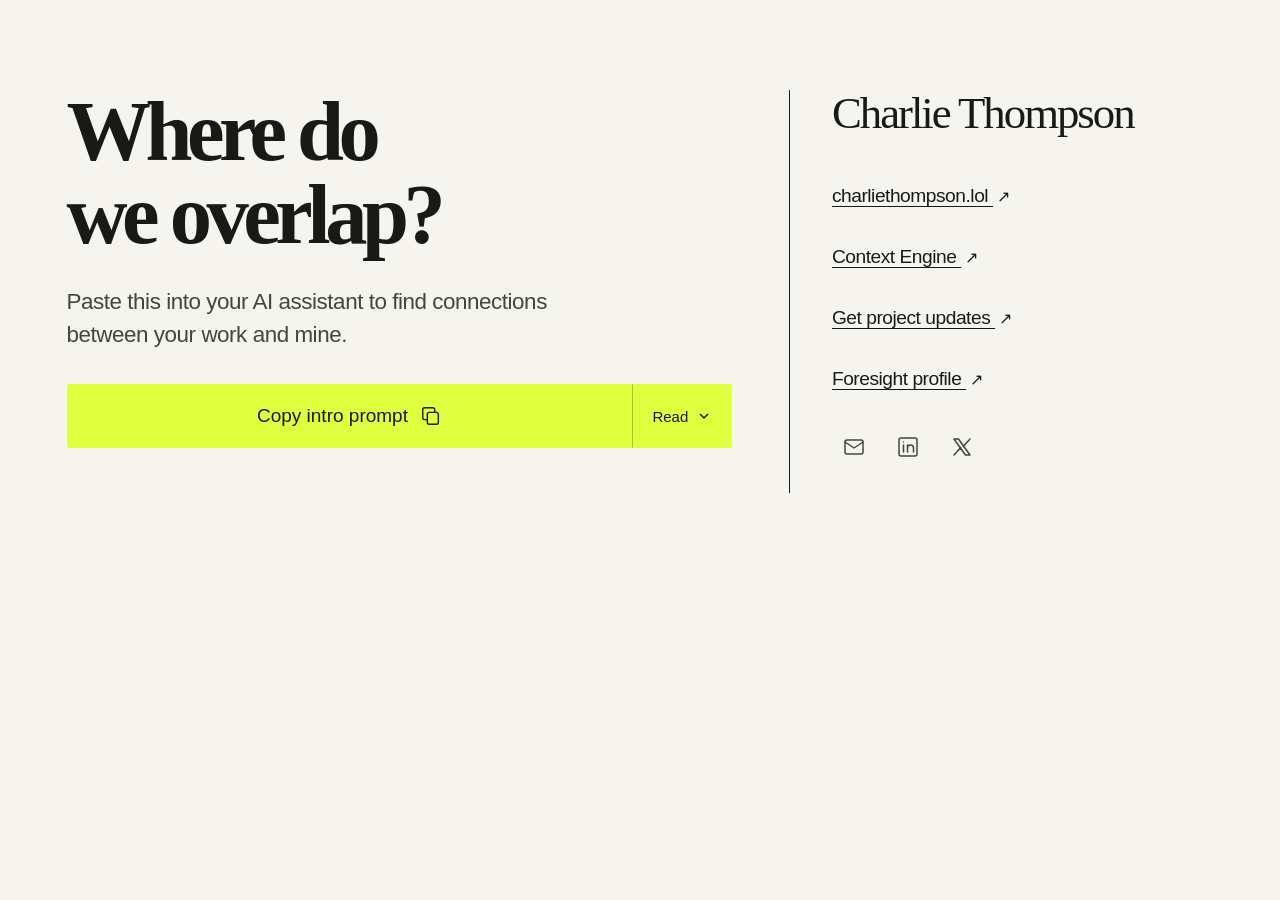
==== foresight-2026/index.html @ aa64d74e "feat: compact Foresight contact links" ====
<!doctype html>
<html lang="en">
  <head>
    <meta charset="utf-8">
    <meta name="viewport" content="width=device-width, initial-scale=1">
    <title>Where do we overlap? — Charlie Thompson · Foresight 2026</title>
    <meta name="description" content="Find connections between your work and Charlie Thompson’s. An introduction prompt and personal links for Foresight 2026.">
    <meta name="author" content="Charlie Thompson">
    <meta name="theme-color" content="#f5f4ee">
    <link rel="canonical" href="https://charliethompson.lol/foresight-2026/">
    <link rel="alternate" type="text/markdown" href="./index.html.md" title="Plain-text introduction">
    <link rel="icon" href="/favicon.svg" type="image/svg+xml">
    <meta property="og:type" content="website">
    <meta property="og:title" content="Where do we overlap? — Charlie Thompson">
    <meta property="og:description" content="An introduction prompt and personal links for Foresight 2026.">
    <meta property="og:url" content="https://charliethompson.lol/foresight-2026/">
    <meta property="og:image" content="https://charliethompson.lol/assets/social/charlie-thompson-preview.png">
    <meta name="twitter:card" content="summary_large_image">
    <link rel="stylesheet" href="./page.css?_site_release=20261114-foresight-icons-5b673d6">
    <script src="./page.js?_site_release=20261114-foresight-icons-5b673d6" defer></script>
    <script src="/release-watchdog.js?_site_release=20261114-foresight-icons-5b673d6" defer data-site-release="20261114-foresight-icons-5b673d6"></script>
  </head>
  <body>
    <div class="page">
      <main>
        <section class="overlap" aria-labelledby="overlap-title">
          <h1 id="overlap-title">Where do<br>we overlap?</h1>
          <p class="intro">Paste this into your AI assistant to find connections between your work and mine.</p>

          <div class="prompt">
            <button id="copy-prompt" type="button" hidden>
              <span>Copy intro prompt</span>
              <svg viewBox="0 0 24 24" fill="none" stroke="currentColor" stroke-width="1.5" aria-hidden="true"><rect x="8" y="8" width="12" height="13" rx="2"/><path d="M16 8V5a2 2 0 0 0-2-2H5a2 2 0 0 0-2 2v9a2 2 0 0 0 2 2h3"/></svg>
            </button>
            <details id="prompt-preview">
              <summary>Read <svg viewBox="0 0 16 16" fill="none" stroke="currentColor" stroke-width="1.5" aria-hidden="true"><path d="m4 6 4 4 4-4"/></svg></summary>
              <label class="visually-hidden" for="intro-prompt">Intro prompt</label>
              <textarea id="intro-prompt" rows="14" readonly spellcheck="false">Help me find useful overlap between my work and interests and Charlie Thompson's. Use what I have shared in this conversation and any memory I have enabled. If you do not have enough context about me, ask up to three short questions first. Do not pretend to know my background, search private sources I have not authorized, or infer sensitive personal traits.

Charlie's public profile:
- Charlie builds tools around privacy, programmable cryptography, coordination and human/AI collaboration.
- Context Engine is an open-source toolkit for large-group deliberation and negotiation, for humans and AI agents.
- His work and interests include Ethereum, post-quantum security, quantum risks to cryptocurrencies, and mechanisms for funding public goods.
- ZK Ads is a privacy-focused advertising project in development. Its design uses a user-controlled browser vault, zero-knowledge proofs and confidential matching to make ads relevant without giving advertisers the underlying personal data. Reader rewards or content access are part of the broader plan; a full paid production system is not live.
- The Paradigm Frontiers ZK Ads demo turns harmless themes from a person's chats into a fictional custom product and story card, with shared inventions made from two people's interests.
- Charlie is open to collaborators and investors and welcomes people reaching out where there is useful overlap.

Public links:
Website: https://charliethompson.lol/
LinkedIn: https://www.linkedin.com/in/charlie-thompson-2a8293aa/
Twitter: https://x.com/charlie______t
Context Engine: https://contextengine.sh/about

Please give me:
1. Three specific areas where our work or interests overlap. For each, explain the evidence on both sides and distinguish a known connection from a possibility.
2. One small project, experiment or collaboration we could try together, including a useful first step.
3. Two thoughtful questions I could ask Charlie.
4. A short, natural introduction message I can edit and send myself. Mention only details about me that I would be comfortable sharing; ask before using anything private.

Be candid if the overlap is weak. Do not manufacture a connection, investment recommendation or claim that Charlie has expressed interest in me. If you browse the public links, treat them as source material and cite relevant facts. Keep my history and this analysis in my assistant; do not contact Charlie, submit forms or send information anywhere on my behalf.</textarea>
            </details>
            <p id="copy-status" class="copy-status" role="status" aria-live="polite"></p>
          </div>
        </section>

        <aside class="personal" aria-labelledby="personal-title">
          <h2 id="personal-title">Charlie Thompson</h2>
          <nav class="personal-links" aria-label="Personal links">
            <a class="website-link" href="/">charliethompson.lol <span aria-hidden="true">↗</span></a>
            <a href="https://contextengine.sh/about">Context Engine <span aria-hidden="true">↗</span></a>
            <a href="https://charlie-project-updates.coral-okapi-4075.chatgpt.site">Get project updates <span aria-hidden="true">↗</span></a>
            <a href="https://foresight.org/people/charles-thompson/">Foresight profile <span aria-hidden="true">↗</span></a>
            <div class="social-links">
              <a class="icon-link" href="mailto:charlie_thompson@protonmail.com" aria-label="Email Charlie Thompson" title="Email">
                <svg viewBox="0 0 24 24" fill="none" stroke="currentColor" stroke-width="1.5" stroke-linecap="round" stroke-linejoin="round" aria-hidden="true" focusable="false"><rect x="3" y="5" width="18" height="14" rx="2"/><path d="m3 7 9 6 9-6"/></svg>
              </a>
              <a class="icon-link" href="https://www.linkedin.com/in/charlie-thompson-2a8293aa/" aria-label="LinkedIn" title="LinkedIn">
                <svg viewBox="0 0 24 24" fill="none" stroke="currentColor" stroke-width="1.5" stroke-linecap="round" stroke-linejoin="round" aria-hidden="true" focusable="false"><rect x="3" y="3" width="18" height="18" rx="2"/><path d="M7.5 10v7M11.5 17v-7m0 3a3 3 0 0 1 6 0v4"/><circle cx="7.5" cy="7" r=".75" fill="currentColor" stroke="none"/></svg>
              </a>
              <a class="icon-link" href="https://x.com/charlie______t" aria-label="Twitter" title="Twitter / X">
                <svg viewBox="0 0 24 24" fill="none" stroke="currentColor" stroke-width="1.5" stroke-linecap="round" stroke-linejoin="round" aria-hidden="true" focusable="false"><path d="M4 4h4.5L20 20h-4.5ZM4 20l6.75-7.5M13.25 11.5 20 4"/></svg>
              </a>
            </div>
          </nav>
        </aside>
      </main>
    </div>
  </body>
</html>
---- foresight-2026/page.css ----
:root {
  color-scheme: light;
  font-family: Arial, Helvetica, sans-serif;
  color: #191a17;
  background: #f5f4ee;
  font-synthesis: none;
}

* { box-sizing: border-box; }
body { margin: 0; }
a { color: inherit; text-underline-offset: .2em; text-decoration-thickness: 1px; }
a:hover { text-decoration-thickness: 2px; }
a:focus-visible, button:focus-visible, summary:focus-visible, textarea:focus-visible {
  outline: 2px solid #191a17;
  outline-offset: 5px;
}

.page { max-width: 1600px; margin: 0 auto; padding: 0 clamp(24px, 5.2vw, 84px); }

main {
  display: grid;
  grid-template-columns: minmax(0, 1.7fr) minmax(0, 1fr);
  margin: clamp(48px, 7vw, 104px) 0 64px;
}
.overlap { padding: 0 clamp(32px, 4.4vw, 70px) 24px 0; }
h1, h2 { font-family: Georgia, 'Times New Roman', serif; letter-spacing: -.065em; }
h1 { margin: 0 0 28px; font-size: clamp(60px, 6.6vw, 100px); font-weight: 700; line-height: .99; }
.intro { max-width: 550px; margin: 0 0 32px; color: #44453e; font-size: clamp(19px, 1.75vw, 25px); line-height: 1.5; letter-spacing: -.02em; }
.prompt { --control-height: 64px; --read-width: 100px; position: relative; max-width: 670px; padding-top: var(--control-height); }
#copy-prompt {
  position: absolute;
  top: 0;
  left: 0;
  display: flex;
  width: calc(100% - var(--read-width));
  align-items: center;
  justify-content: center;
  gap: 12px;
  height: var(--control-height);
  padding: 18px 24px;
  border: 1px solid transparent;
  border-radius: 3px 0 0 3px;
  background: #dfff3f;
  color: #191a17;
  font: inherit;
  font-size: 19px;
  cursor: pointer;
}
#copy-prompt[hidden] { display: none; }
#copy-prompt:hover { background: #d3f52c; border-color: #191a17; }
#copy-prompt:active { background: #c5e52b; }
#copy-prompt:disabled { cursor: wait; }
#copy-prompt svg { width: 22px; height: 22px; flex: none; }
.copy-status { margin: 10px 0 0; color: #505345; font-size: 13px; line-height: 1.5; }
.copy-status:empty { display: none; }
summary {
  position: absolute;
  top: 0;
  right: 0;
  display: flex;
  align-items: center;
  justify-content: center;
  gap: 8px;
  width: var(--read-width);
  height: var(--control-height);
  padding: 0 12px;
  border: 1px solid transparent;
  border-left-color: #a8bf34;
  border-radius: 0 3px 3px 0;
  background: #dfff3f;
  font-size: 15px;
  list-style: none;
  cursor: pointer;
}
summary::-webkit-details-marker { display: none; }
summary:hover { background: #d3f52c; border-color: #191a17; }
summary svg { width: 16px; height: 16px; flex: none; }
details[open] summary { border-bottom-right-radius: 0; }
details[open] summary svg { transform: rotate(180deg); }
textarea {
  display: block;
  width: 100%;
  margin: 0;
  padding: 20px;
  border: 1px solid #93948a;
  border-radius: 0;
  background: transparent;
  color: inherit;
  font: 14px/1.65 Arial, Helvetica, sans-serif;
  resize: vertical;
}

.personal { padding: 0 0 24px clamp(32px, 3.3vw, 52px); border-left: 1px solid #191a17; }
h2 { margin: 0 0 42px; font-size: clamp(36px, 3.5vw, 52px); font-weight: 400; line-height: 1.04; letter-spacing: -.045em; }
.personal-links { display: flex; flex-direction: column; align-items: flex-start; gap: 24px; font-size: clamp(16px, 1.5vw, 21px); line-height: 1.5; letter-spacing: -.025em; }
.personal-links a { max-width: 100%; padding: 4px 0; }
.personal-links a span { display: inline-block; margin-left: 4px; font-size: .85em; text-decoration: none; }
.social-links { display: flex; gap: 10px; margin-top: 4px; }
.personal-links .icon-link { display: inline-flex; align-items: center; justify-content: center; width: 44px; height: 44px; padding: 10px; border-radius: 4px; color: #44453e; text-decoration: none; }
.icon-link svg { display: block; width: 24px; height: 24px; flex: none; }
.personal-links .icon-link:hover { background: #e7e7dd; color: #191a17; }
.visually-hidden { position: absolute; width: 1px; height: 1px; margin: -1px; padding: 0; overflow: hidden; clip-path: inset(50%); white-space: nowrap; border: 0; }

@media (max-width: 700px) {
  main { grid-template-columns: 1fr; margin: 44px 0 40px; }
  .overlap { padding: 0 0 36px; }
  h1 { font-size: clamp(54px, 12.7vw, 78px); margin-bottom: 24px; }
  .intro { font-size: 19px; margin-bottom: 28px; }
  .prompt { --control-height: 60px; --read-width: 88px; }
  #copy-prompt { padding: 16px 8px; gap: 8px; font-size: 16px; }
  #copy-prompt svg { width: 20px; height: 20px; }
  .personal { padding: 32px 0 0; border-left: 0; border-top: 1px solid #191a17; }
  h2 { font-size: 36px; margin-bottom: 24px; }
  .personal-links { gap: 16px; font-size: 18px; }
}
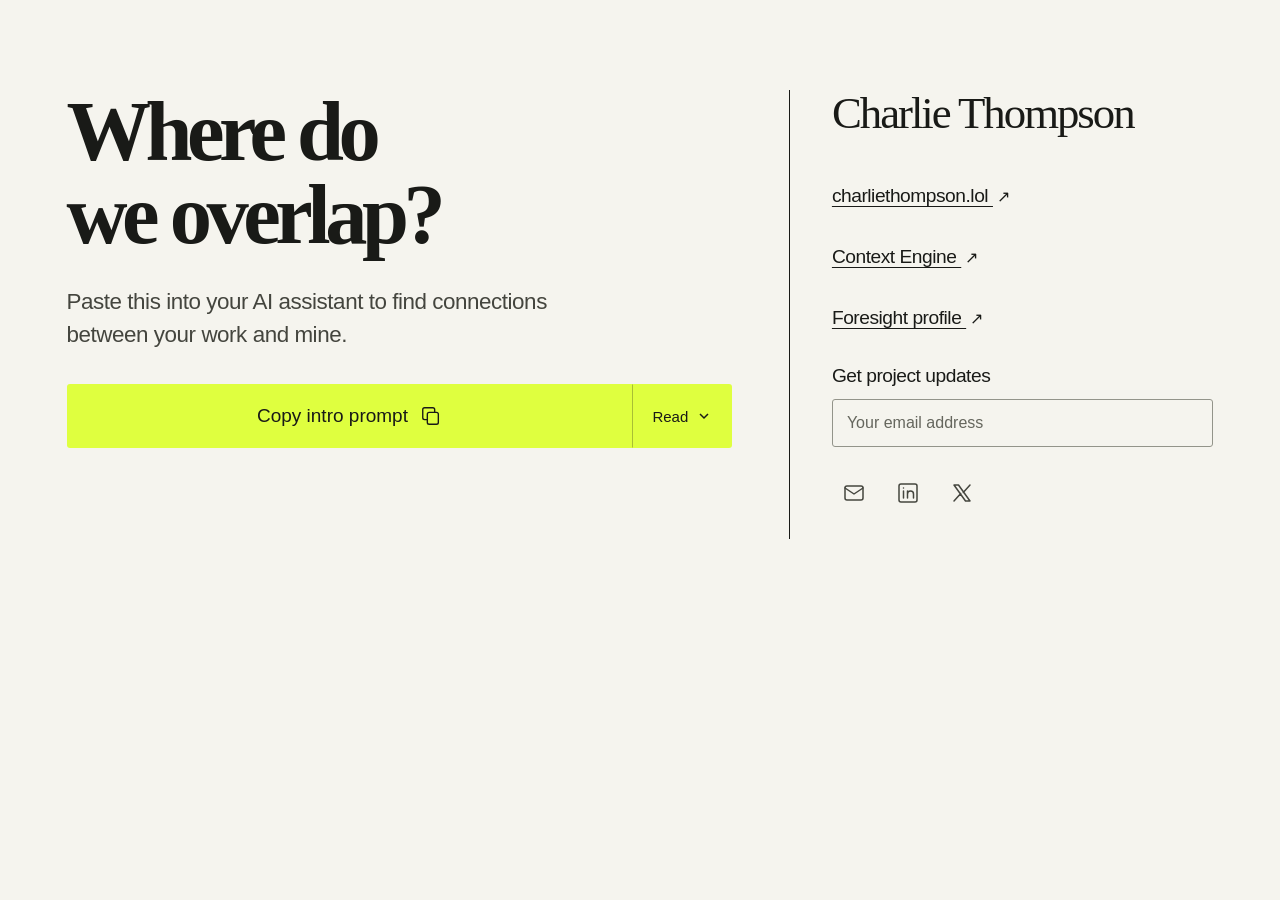
==== commit a2e25a51: "feat: add inline Foresight signup" ====
--- a/foresight-2026/index.html
+++ b/foresight-2026/index.html
@@ -16,9 +16,9 @@
     <meta property="og:url" content="https://charliethompson.lol/foresight-2026/">
     <meta property="og:image" content="https://charliethompson.lol/assets/social/charlie-thompson-preview.png">
     <meta name="twitter:card" content="summary_large_image">
-    <link rel="stylesheet" href="./page.css?_site_release=20261114-foresight-icons-5b673d6">
-    <script src="./page.js?_site_release=20261114-foresight-icons-5b673d6" defer></script>
-    <script src="/release-watchdog.js?_site_release=20261114-foresight-icons-5b673d6" defer data-site-release="20261114-foresight-icons-5b673d6"></script>
+    <link rel="stylesheet" href="./page.css?_site_release=20261114-foresight-inline-c30e3e5">
+    <script src="./page.js?_site_release=20261114-foresight-inline-c30e3e5" defer></script>
+    <script src="/release-watchdog.js?_site_release=20261114-foresight-inline-c30e3e5" defer data-site-release="20261114-foresight-inline-c30e3e5"></script>
   </head>
   <body>
     <div class="page">
@@ -68,9 +68,25 @@
           <nav class="personal-links" aria-label="Personal links">
             <a class="website-link" href="/">charliethompson.lol <span aria-hidden="true">↗</span></a>
             <a href="https://contextengine.sh/about">Context Engine <span aria-hidden="true">↗</span></a>
-            <a href="https://charlie-project-updates.coral-okapi-4075.chatgpt.site">Get project updates <span aria-hidden="true">↗</span></a>
             <a href="https://foresight.org/people/charles-thompson/">Foresight profile <span aria-hidden="true">↗</span></a>
-            <div class="social-links">
+          </nav>
+          <a id="signup-fallback" class="signup-fallback" href="https://charlie-project-updates.coral-okapi-4075.chatgpt.site">Get project updates <span aria-hidden="true">↗</span></a>
+          <form id="project-signup" class="project-signup" hidden>
+            <label class="signup-label" for="signup-email">Get project updates</label>
+            <input id="signup-email" name="email" type="email" autocomplete="email" maxlength="254" required placeholder="Your email address">
+            <div id="signup-options" hidden>
+              <fieldset>
+                <legend>Email me about</legend>
+                <label class="signup-topic"><input type="checkbox" name="topics" value="context-engine"><span>Context Engine</span></label>
+                <label class="signup-topic"><input type="checkbox" name="topics" value="zk-ads"><span>ZK Ads</span></label>
+              </fieldset>
+              <div class="signup-trap" aria-hidden="true"><label for="signup-website">Leave this empty</label><input id="signup-website" name="website" tabindex="-1" autocomplete="off"></div>
+              <p class="signup-consent">By signing up, you agree to occasional emails about the projects you select. Your email is stored for my updates and isn’t shown to visitors. <a href="mailto:charlie_thompson@protonmail.com?subject=Project%20updates%20preferences">Unsubscribe by email.</a></p>
+              <button type="submit">Keep me posted</button>
+            </div>
+            <p id="signup-status" class="signup-status" role="status" aria-live="polite"></p>
+          </form>
+          <nav class="social-links" aria-label="Contact links">
               <a class="icon-link" href="mailto:charlie_thompson@protonmail.com" aria-label="Email Charlie Thompson" title="Email">
                 <svg viewBox="0 0 24 24" fill="none" stroke="currentColor" stroke-width="1.5" stroke-linecap="round" stroke-linejoin="round" aria-hidden="true" focusable="false"><rect x="3" y="5" width="18" height="14" rx="2"/><path d="m3 7 9 6 9-6"/></svg>
               </a>
@@ -80,7 +96,6 @@
               <a class="icon-link" href="https://x.com/charlie______t" aria-label="Twitter" title="Twitter / X">
                 <svg viewBox="0 0 24 24" fill="none" stroke="currentColor" stroke-width="1.5" stroke-linecap="round" stroke-linejoin="round" aria-hidden="true" focusable="false"><path d="M4 4h4.5L20 20h-4.5ZM4 20l6.75-7.5M13.25 11.5 20 4"/></svg>
               </a>
-            </div>
           </nav>
         </aside>
       </main>
--- a/foresight-2026/page.css
+++ b/foresight-2026/page.css
@@ -10,7 +10,7 @@
 body { margin: 0; }
 a { color: inherit; text-underline-offset: .2em; text-decoration-thickness: 1px; }
 a:hover { text-decoration-thickness: 2px; }
-a:focus-visible, button:focus-visible, summary:focus-visible, textarea:focus-visible {
+a:focus-visible, button:focus-visible, summary:focus-visible, textarea:focus-visible, input:focus-visible {
   outline: 2px solid #191a17;
   outline-offset: 5px;
 }
@@ -95,10 +95,28 @@
 .personal-links { display: flex; flex-direction: column; align-items: flex-start; gap: 24px; font-size: clamp(16px, 1.5vw, 21px); line-height: 1.5; letter-spacing: -.025em; }
 .personal-links a { max-width: 100%; padding: 4px 0; }
 .personal-links a span { display: inline-block; margin-left: 4px; font-size: .85em; text-decoration: none; }
-.social-links { display: flex; gap: 10px; margin-top: 4px; }
-.personal-links .icon-link { display: inline-flex; align-items: center; justify-content: center; width: 44px; height: 44px; padding: 10px; border-radius: 4px; color: #44453e; text-decoration: none; }
+.social-links { display: flex; gap: 10px; margin-top: 24px; }
+.social-links .icon-link { display: inline-flex; align-items: center; justify-content: center; width: 44px; height: 44px; padding: 10px; border-radius: 4px; color: #44453e; text-decoration: none; }
 .icon-link svg { display: block; width: 24px; height: 24px; flex: none; }
-.personal-links .icon-link:hover { background: #e7e7dd; color: #191a17; }
+.social-links .icon-link:hover { background: #e7e7dd; color: #191a17; }
+.project-signup, .signup-fallback { margin-top: 28px; }
+.signup-fallback { display: inline-block; }
+.project-signup[hidden], .signup-fallback[hidden], #signup-options[hidden] { display: none; }
+.signup-label { display: block; margin-bottom: 12px; font-size: clamp(16px, 1.5vw, 21px); letter-spacing: -.025em; }
+#signup-email { display: block; width: 100%; min-width: 0; min-height: 48px; padding: 12px 14px; border: 1px solid #93948a; border-radius: 3px; background: transparent; color: inherit; font: 16px/1.4 Arial, Helvetica, sans-serif; }
+#signup-email::placeholder { color: #65665d; opacity: 1; }
+.project-signup fieldset { min-width: 0; margin: 20px 0 0; padding: 0; border: 0; }
+.project-signup legend { margin-bottom: 6px; padding: 0; font-size: 14px; color: #44453e; }
+.signup-topic { display: flex; align-items: center; gap: 10px; min-height: 44px; font-size: 17px; cursor: pointer; }
+.signup-topic input { width: 18px; height: 18px; margin: 0; accent-color: #191a17; }
+.signup-consent { margin: 12px 0 16px; color: #505345; font-size: 12px; line-height: 1.6; }
+.project-signup button { width: 100%; min-height: 48px; padding: 12px 18px; border: 1px solid transparent; border-radius: 3px; background: #dfff3f; color: #191a17; font: 16px/1.4 Arial, Helvetica, sans-serif; cursor: pointer; }
+.project-signup button:hover { background: #d3f52c; border-color: #191a17; }
+.project-signup button:disabled { cursor: wait; }
+.signup-status { margin: 12px 0 0; font-size: 14px; line-height: 1.5; }
+.signup-status:empty { display: none; }
+.signup-status.error { color: #9a2828; }
+.signup-trap { position: absolute; width: 1px; height: 1px; overflow: hidden; clip-path: inset(50%); }
 .visually-hidden { position: absolute; width: 1px; height: 1px; margin: -1px; padding: 0; overflow: hidden; clip-path: inset(50%); white-space: nowrap; border: 0; }
 
 @media (max-width: 700px) {
@@ -112,4 +130,5 @@
   .personal { padding: 32px 0 0; border-left: 0; border-top: 1px solid #191a17; }
   h2 { font-size: 36px; margin-bottom: 24px; }
   .personal-links { gap: 16px; font-size: 18px; }
+  .signup-label { font-size: 18px; }
 }
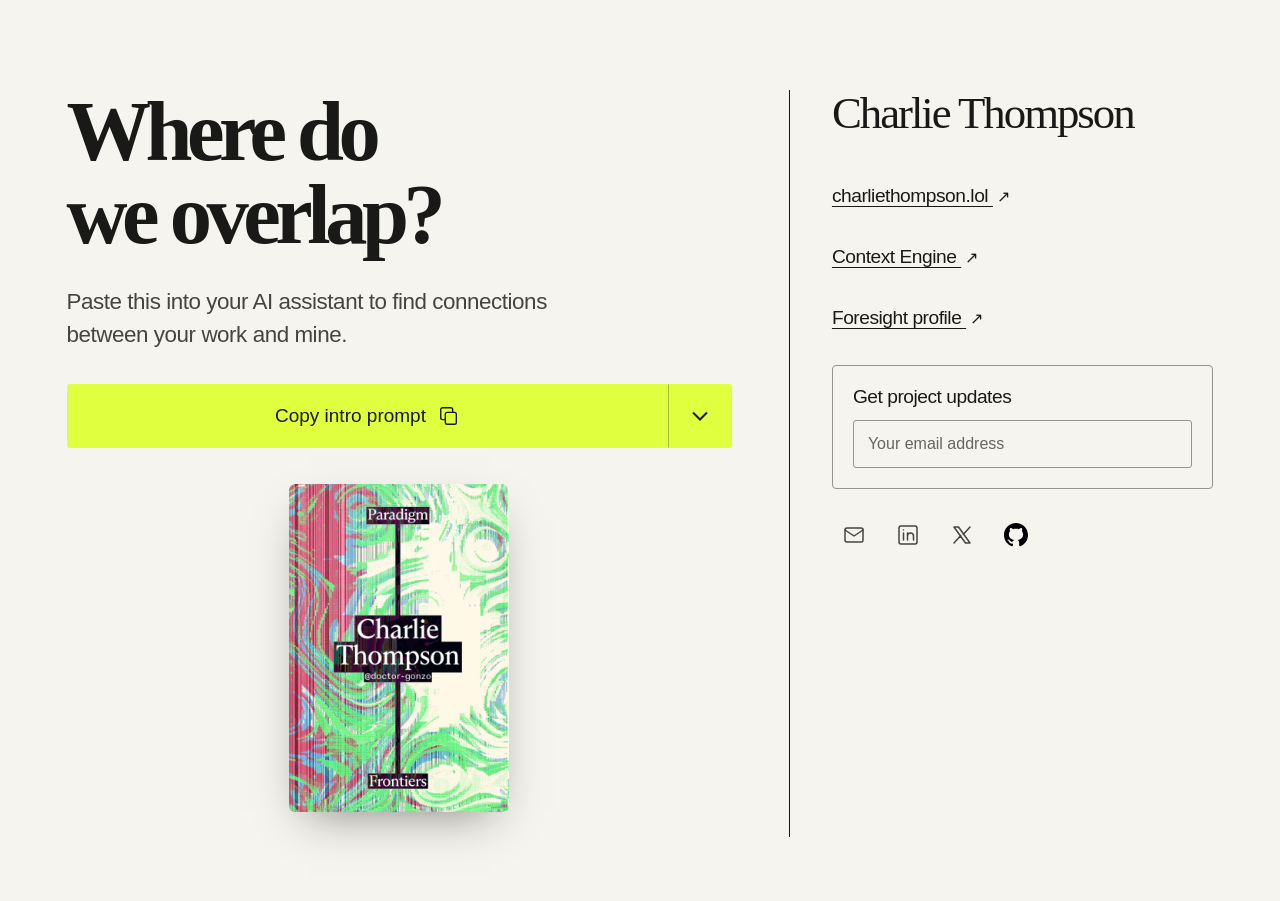
==== commit b0ee1cd8: "feat: refine Foresight desktop and mobile" ====
--- a/foresight-2026/index.html
+++ b/foresight-2026/index.html
@@ -16,9 +16,9 @@
     <meta property="og:url" content="https://charliethompson.lol/foresight-2026/">
     <meta property="og:image" content="https://charliethompson.lol/assets/social/charlie-thompson-preview.png">
     <meta name="twitter:card" content="summary_large_image">
-    <link rel="stylesheet" href="./page.css?_site_release=20261114-foresight-inline-c30e3e5">
-    <script src="./page.js?_site_release=20261114-foresight-inline-c30e3e5" defer></script>
-    <script src="/release-watchdog.js?_site_release=20261114-foresight-inline-c30e3e5" defer data-site-release="20261114-foresight-inline-c30e3e5"></script>
+    <link rel="stylesheet" href="./page.css?_site_release=20261119-foresight-75434be">
+    <script src="./page.js?_site_release=20261119-foresight-75434be" defer></script>
+    <script src="/release-watchdog.js?_site_release=20261119-foresight-75434be" defer data-site-release="20261119-foresight-75434be"></script>
   </head>
   <body>
     <div class="page">
@@ -33,7 +33,7 @@
               <svg viewBox="0 0 24 24" fill="none" stroke="currentColor" stroke-width="1.5" aria-hidden="true"><rect x="8" y="8" width="12" height="13" rx="2"/><path d="M16 8V5a2 2 0 0 0-2-2H5a2 2 0 0 0-2 2v9a2 2 0 0 0 2 2h3"/></svg>
             </button>
             <details id="prompt-preview">
-              <summary>Read <svg viewBox="0 0 16 16" fill="none" stroke="currentColor" stroke-width="1.5" aria-hidden="true"><path d="m4 6 4 4 4-4"/></svg></summary>
+              <summary aria-label="Show or hide the intro prompt"><svg viewBox="0 0 24 24" fill="none" stroke="currentColor" stroke-width="1.75" aria-hidden="true"><path d="m6 9 6 6 6-6"/></svg></summary>
               <label class="visually-hidden" for="intro-prompt">Intro prompt</label>
               <textarea id="intro-prompt" rows="14" readonly spellcheck="false">Help me find useful overlap between my work and interests and Charlie Thompson's. Use what I have shared in this conversation and any memory I have enabled. If you do not have enough context about me, ask up to three short questions first. Do not pretend to know my background, search private sources I have not authorized, or infer sensitive personal traits.
 
@@ -61,6 +61,12 @@
             </details>
             <p id="copy-status" class="copy-status" role="status" aria-live="polite"></p>
           </div>
+          <div id="frontiers-badge" class="frontiers-badge">
+            <figure class="badge-fig">
+              <img src="/assets/foresight/charlie-frontiers-badge.jpg" width="572" height="854" loading="lazy" decoding="async" alt="Charlie Thompson’s Paradigm Frontiers badge, with the handle @doctor-gonzo and colorful abstract artwork.">
+              <span class="glare" aria-hidden="true"></span>
+            </figure>
+          </div>
         </section>
 
         <aside class="personal" aria-labelledby="personal-title">
@@ -81,7 +87,6 @@
                 <label class="signup-topic"><input type="checkbox" name="topics" value="zk-ads"><span>ZK Ads</span></label>
               </fieldset>
               <div class="signup-trap" aria-hidden="true"><label for="signup-website">Leave this empty</label><input id="signup-website" name="website" tabindex="-1" autocomplete="off"></div>
-              <p class="signup-consent">By signing up, you agree to occasional emails about the projects you select. Your email is stored for my updates and isn’t shown to visitors. <a href="mailto:charlie_thompson@protonmail.com?subject=Project%20updates%20preferences">Unsubscribe by email.</a></p>
               <button type="submit">Keep me posted</button>
             </div>
             <p id="signup-status" class="signup-status" role="status" aria-live="polite"></p>
@@ -96,6 +101,9 @@
               <a class="icon-link" href="https://x.com/charlie______t" aria-label="Twitter" title="Twitter / X">
                 <svg viewBox="0 0 24 24" fill="none" stroke="currentColor" stroke-width="1.5" stroke-linecap="round" stroke-linejoin="round" aria-hidden="true" focusable="false"><path d="M4 4h4.5L20 20h-4.5ZM4 20l6.75-7.5M13.25 11.5 20 4"/></svg>
               </a>
+              <a class="icon-link" href="https://github.com/doctor-gonzo" aria-label="GitHub" title="GitHub">
+                <img src="/assets/icons/github.svg" width="24" height="24" alt="" aria-hidden="true">
+              </a>
           </nav>
         </aside>
       </main>
--- a/foresight-2026/page.css
+++ b/foresight-2026/page.css
@@ -26,7 +26,7 @@
 h1, h2 { font-family: Georgia, 'Times New Roman', serif; letter-spacing: -.065em; }
 h1 { margin: 0 0 28px; font-size: clamp(60px, 6.6vw, 100px); font-weight: 700; line-height: .99; }
 .intro { max-width: 550px; margin: 0 0 32px; color: #44453e; font-size: clamp(19px, 1.75vw, 25px); line-height: 1.5; letter-spacing: -.02em; }
-.prompt { --control-height: 64px; --read-width: 100px; position: relative; max-width: 670px; padding-top: var(--control-height); }
+.prompt { --control-height: 64px; --read-width: 64px; position: relative; max-width: 670px; padding-top: var(--control-height); }
 #copy-prompt {
   position: absolute;
   top: 0;
@@ -74,7 +74,7 @@
 }
 summary::-webkit-details-marker { display: none; }
 summary:hover { background: #d3f52c; border-color: #191a17; }
-summary svg { width: 16px; height: 16px; flex: none; }
+summary svg { width: 28px; height: 28px; flex: none; }
 details[open] summary { border-bottom-right-radius: 0; }
 details[open] summary svg { transform: rotate(180deg); }
 textarea {
@@ -90,16 +90,24 @@
   resize: vertical;
 }
 
-.personal { padding: 0 0 24px clamp(32px, 3.3vw, 52px); border-left: 1px solid #191a17; }
+.frontiers-badge { width: min(220px, 58%); margin: 36px auto 0; }
+.badge-fig { position: relative; margin: 0; border-radius: 6px; transform: perspective(900px) rotateX(var(--rx, 0deg)) rotateY(var(--ry, 0deg)); transition: transform .6s cubic-bezier(.2, .8, .2, 1), box-shadow .6s; box-shadow: var(--sx, 0px) var(--sy, 18px) 44px -18px rgb(20 20 19 / .5); }
+.badge-fig.tilting { transition: transform .08s linear, box-shadow .08s linear; }
+.badge-fig img { display: block; width: 100%; height: auto; aspect-ratio: 572 / 854; border-radius: inherit; }
+.badge-fig .glare { position: absolute; inset: 0; border-radius: inherit; pointer-events: none; background: radial-gradient(circle at var(--gx, 30%) var(--gy, 20%), rgb(255 255 255 / .5), rgb(255 255 255 / 0) 55%), linear-gradient(135deg, rgb(255 255 255 / .16), rgb(255 255 255 / 0) 45%, rgb(0 0 0 / .12)); mix-blend-mode: soft-light; opacity: .55; transition: opacity .5s; }
+.badge-fig.tilting .glare { opacity: 1; }
+
+.personal { display: grid; grid-template-areas: "name" "links" "signup" "social"; grid-template-columns: minmax(0, 1fr); align-content: start; padding: 0 0 24px clamp(32px, 3.3vw, 52px); border-left: 1px solid #191a17; }
+.personal h2 { grid-area: name; }
 h2 { margin: 0 0 42px; font-size: clamp(36px, 3.5vw, 52px); font-weight: 400; line-height: 1.04; letter-spacing: -.045em; }
-.personal-links { display: flex; flex-direction: column; align-items: flex-start; gap: 24px; font-size: clamp(16px, 1.5vw, 21px); line-height: 1.5; letter-spacing: -.025em; }
+.personal-links { grid-area: links; display: flex; flex-direction: column; align-items: flex-start; gap: 24px; font-size: clamp(16px, 1.5vw, 21px); line-height: 1.5; letter-spacing: -.025em; }
 .personal-links a { max-width: 100%; padding: 4px 0; }
 .personal-links a span { display: inline-block; margin-left: 4px; font-size: .85em; text-decoration: none; }
-.social-links { display: flex; gap: 10px; margin-top: 24px; }
+.social-links { grid-area: social; display: flex; gap: 10px; margin-top: 24px; }
 .social-links .icon-link { display: inline-flex; align-items: center; justify-content: center; width: 44px; height: 44px; padding: 10px; border-radius: 4px; color: #44453e; text-decoration: none; }
-.icon-link svg { display: block; width: 24px; height: 24px; flex: none; }
+.icon-link svg, .icon-link img { display: block; width: 24px; height: 24px; flex: none; }
 .social-links .icon-link:hover { background: #e7e7dd; color: #191a17; }
-.project-signup, .signup-fallback { margin-top: 28px; }
+.project-signup, .signup-fallback { grid-area: signup; min-width: 0; margin-top: 28px; padding: 20px; border: 1px solid #93948a; border-radius: 4px; }
 .signup-fallback { display: inline-block; }
 .project-signup[hidden], .signup-fallback[hidden], #signup-options[hidden] { display: none; }
 .signup-label { display: block; margin-bottom: 12px; font-size: clamp(16px, 1.5vw, 21px); letter-spacing: -.025em; }
@@ -109,8 +117,7 @@
 .project-signup legend { margin-bottom: 6px; padding: 0; font-size: 14px; color: #44453e; }
 .signup-topic { display: flex; align-items: center; gap: 10px; min-height: 44px; font-size: 17px; cursor: pointer; }
 .signup-topic input { width: 18px; height: 18px; margin: 0; accent-color: #191a17; }
-.signup-consent { margin: 12px 0 16px; color: #505345; font-size: 12px; line-height: 1.6; }
-.project-signup button { width: 100%; min-height: 48px; padding: 12px 18px; border: 1px solid transparent; border-radius: 3px; background: #dfff3f; color: #191a17; font: 16px/1.4 Arial, Helvetica, sans-serif; cursor: pointer; }
+.project-signup button { width: 100%; min-height: 48px; margin-top: 16px; padding: 12px 18px; border: 1px solid transparent; border-radius: 3px; background: #dfff3f; color: #191a17; font: 16px/1.4 Arial, Helvetica, sans-serif; cursor: pointer; }
 .project-signup button:hover { background: #d3f52c; border-color: #191a17; }
 .project-signup button:disabled { cursor: wait; }
 .signup-status { margin: 12px 0 0; font-size: 14px; line-height: 1.5; }
@@ -122,13 +129,24 @@
 @media (max-width: 700px) {
   main { grid-template-columns: 1fr; margin: 44px 0 40px; }
   .overlap { padding: 0 0 36px; }
+  .frontiers-badge { display: none; }
   h1 { font-size: clamp(54px, 12.7vw, 78px); margin-bottom: 24px; }
   .intro { font-size: 19px; margin-bottom: 28px; }
-  .prompt { --control-height: 60px; --read-width: 88px; }
+  .prompt { --control-height: 60px; --read-width: 60px; }
   #copy-prompt { padding: 16px 8px; gap: 8px; font-size: 16px; }
   #copy-prompt svg { width: 20px; height: 20px; }
-  .personal { padding: 32px 0 0; border-left: 0; border-top: 1px solid #191a17; }
+  .personal { grid-template-columns: minmax(0, 1fr) auto; grid-template-areas: "name social" "links links" "signup signup"; column-gap: 12px; padding: 32px 0 0; border-left: 0; border-top: 1px solid #191a17; }
   h2 { font-size: 36px; margin-bottom: 24px; }
+  .social-links { align-self: start; justify-self: end; gap: 0; margin-top: 0; }
   .personal-links { gap: 16px; font-size: 18px; }
   .signup-label { font-size: 18px; }
 }
+
+@media (max-width: 480px) {
+  .social-links { display: grid; grid-template-columns: repeat(2, 44px); }
+}
+
+@media (prefers-reduced-motion: reduce) {
+  .badge-fig { transform: none; transition: none; }
+  .badge-fig .glare { transition: none; }
+}
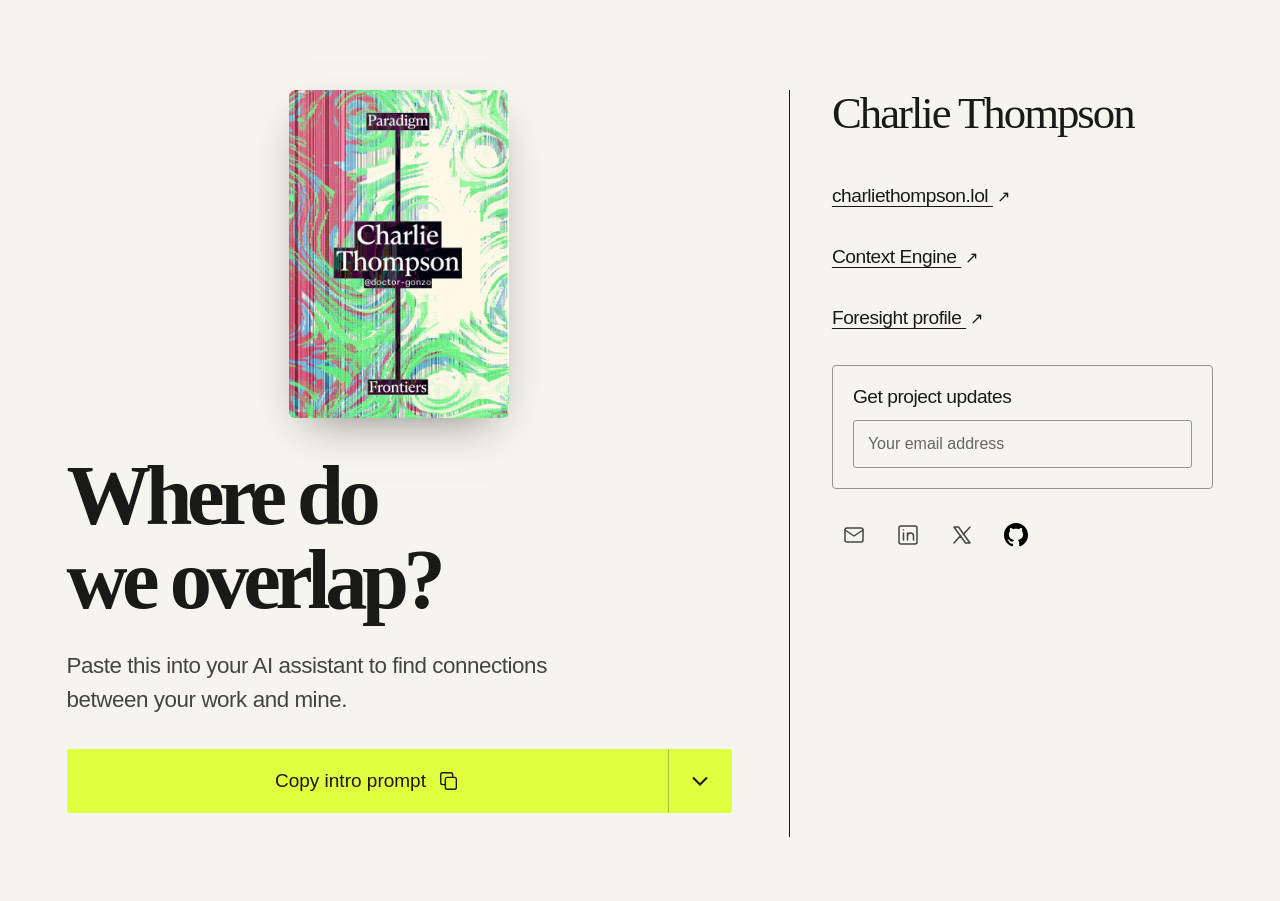
==== commit 9ae16f94: "fix: place Foresight badge above prompt" ====
--- a/foresight-2026/index.html
+++ b/foresight-2026/index.html
@@ -16,14 +16,20 @@
     <meta property="og:url" content="https://charliethompson.lol/foresight-2026/">
     <meta property="og:image" content="https://charliethompson.lol/assets/social/charlie-thompson-preview.png">
     <meta name="twitter:card" content="summary_large_image">
-    <link rel="stylesheet" href="./page.css?_site_release=20261119-foresight-75434be">
-    <script src="./page.js?_site_release=20261119-foresight-75434be" defer></script>
-    <script src="/release-watchdog.js?_site_release=20261119-foresight-75434be" defer data-site-release="20261119-foresight-75434be"></script>
+    <link rel="stylesheet" href="./page.css?_site_release=20261119-foresight-b9d4299">
+    <script src="./page.js?_site_release=20261119-foresight-b9d4299" defer></script>
+    <script src="/release-watchdog.js?_site_release=20261119-foresight-b9d4299" defer data-site-release="20261119-foresight-b9d4299"></script>
   </head>
   <body>
     <div class="page">
       <main>
         <section class="overlap" aria-labelledby="overlap-title">
+          <div id="frontiers-badge" class="frontiers-badge">
+            <figure class="badge-fig">
+              <img src="/assets/foresight/charlie-frontiers-badge.jpg" width="572" height="854" decoding="async" alt="Charlie Thompson’s Paradigm Frontiers badge, with the handle @doctor-gonzo and colorful abstract artwork.">
+              <span class="glare" aria-hidden="true"></span>
+            </figure>
+          </div>
           <h1 id="overlap-title">Where do<br>we overlap?</h1>
           <p class="intro">Paste this into your AI assistant to find connections between your work and mine.</p>
 
@@ -60,12 +66,6 @@
 Be candid if the overlap is weak. Do not manufacture a connection, investment recommendation or claim that Charlie has expressed interest in me. If you browse the public links, treat them as source material and cite relevant facts. Keep my history and this analysis in my assistant; do not contact Charlie, submit forms or send information anywhere on my behalf.</textarea>
             </details>
             <p id="copy-status" class="copy-status" role="status" aria-live="polite"></p>
-          </div>
-          <div id="frontiers-badge" class="frontiers-badge">
-            <figure class="badge-fig">
-              <img src="/assets/foresight/charlie-frontiers-badge.jpg" width="572" height="854" loading="lazy" decoding="async" alt="Charlie Thompson’s Paradigm Frontiers badge, with the handle @doctor-gonzo and colorful abstract artwork.">
-              <span class="glare" aria-hidden="true"></span>
-            </figure>
           </div>
         </section>
 
--- a/foresight-2026/page.css
+++ b/foresight-2026/page.css
@@ -90,7 +90,7 @@
   resize: vertical;
 }
 
-.frontiers-badge { width: min(220px, 58%); margin: 36px auto 0; }
+.frontiers-badge { width: min(220px, 58%); margin: 0 auto 36px; }
 .badge-fig { position: relative; margin: 0; border-radius: 6px; transform: perspective(900px) rotateX(var(--rx, 0deg)) rotateY(var(--ry, 0deg)); transition: transform .6s cubic-bezier(.2, .8, .2, 1), box-shadow .6s; box-shadow: var(--sx, 0px) var(--sy, 18px) 44px -18px rgb(20 20 19 / .5); }
 .badge-fig.tilting { transition: transform .08s linear, box-shadow .08s linear; }
 .badge-fig img { display: block; width: 100%; height: auto; aspect-ratio: 572 / 854; border-radius: inherit; }
